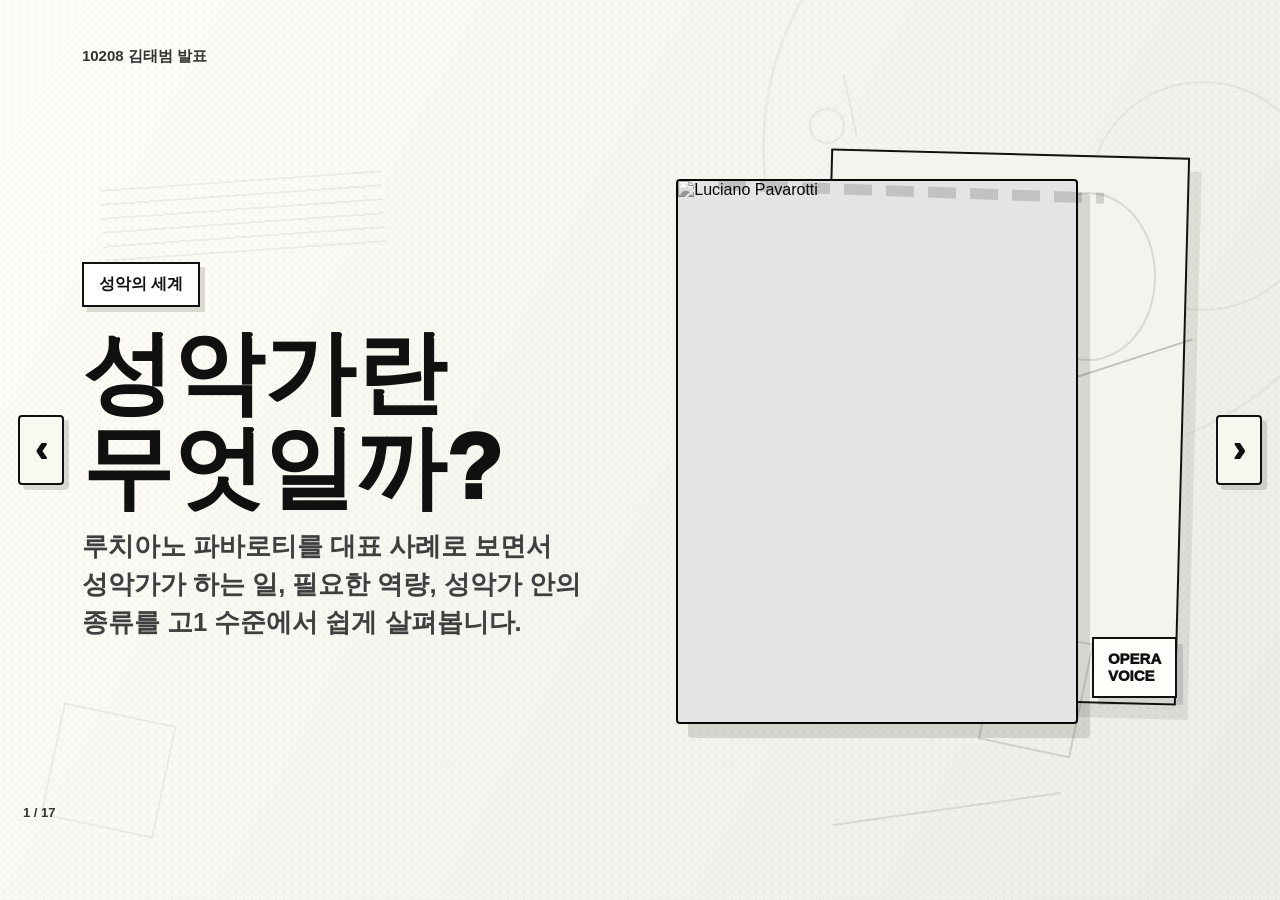
==== index.html @ f581d967 "Refresh deck asset version" ====
<!doctype html><html lang='ko'><head><meta charset='utf-8'><meta name='viewport' content='width=device-width,initial-scale=1'><title>10208 김태범 발표 - 성악가란 무엇일까?</title><link rel='stylesheet' href='manga.css?v=20260520c'><link rel='stylesheet' href='accent.css?v=20260520c'></head><body><main id='deck'><section class='slide' id='slide'></section></main><button class='nav prev' id='prev' aria-label='이전 슬라이드'>‹</button><button class='nav next' id='next' aria-label='다음 슬라이드'>›</button><script src='deck.js?v=20260520c'></script><script src='design-patch.js?v=20260520c'></script></body></html>
---- manga.css ----
@import url(https://cdn.jsdelivr.net/gh/orioncactus/pretendard/dist/web/static/pretendard.css);:root{--paper:#f7f7f1;--ink:#101010;--muted:#555;--soft:#d9d9d2;--panel:#fffefa;--line:#101010}*{box-sizing:border-box}html,body{width:100%;height:100%;margin:0}body{overflow:hidden;background:var(--paper);color:var(--ink);font-family:Pretendard,Malgun Gothic,Apple SD Gothic Neo,Arial,sans-serif;letter-spacing:0;word-break:keep-all}#deck{width:100vw;height:100vh;background:var(--paper)}.slide{position:relative;width:100vw;height:100vh;overflow:hidden;background:linear-gradient(115deg,rgba(255,255,255,.78),rgba(230,230,224,.86)),var(--paper)}.slide:before{content:'';position:absolute;inset:0;background-image:radial-gradient(#111 .8px,transparent .9px);background-size:8px 8px;opacity:.055;pointer-events:none}.slide:after{content:'';position:absolute;right:-8vw;top:-18vh;width:48vw;height:48vw;border:3px solid var(--line);border-radius:50%;opacity:.055;pointer-events:none}.inner{position:relative;z-index:1;height:100%;padding:5.2vh 6.4vw 5.3vh;display:grid;grid-template-rows:auto 1fr}.kicker{display:flex;align-items:center;gap:12px;color:#333;font-size:15px;font-weight:900}.num{min-width:46px;text-align:center;background:var(--ink);color:var(--paper);border:2px solid var(--line);padding:7px 11px;font:900 16px Georgia,serif;box-shadow:4px 4px 0 var(--soft)}.content{min-height:0;height:100%;display:grid}.title{margin:2.2vh 0 1.4vh;font-size:clamp(42px,5vw,78px);line-height:1.04;font-weight:950;letter-spacing:0}.lead{margin:0;color:#3f3f3f;font-size:clamp(20px,2vw,29px);line-height:1.48;font-weight:700}.pageNo{position:absolute;right:4.6vw;bottom:3.6vh;color:#333;font-size:13px;font-weight:900}.nav{position:fixed;z-index:20;top:50%;width:46px;height:70px;transform:translateY(-50%);border:2px solid var(--line);border-radius:4px;background:#f8f8f2dd;color:var(--ink);font-size:36px;font-weight:950;line-height:1;cursor:pointer;display:grid;place-items:center;box-shadow:5px 5px 0 #0002}.nav:hover{background:#111;color:#fff}.prev{left:18px}.next{right:18px}.cover,.split{height:100%;display:grid;grid-template-columns:1.02fr .98fr;gap:4vw;align-items:center}.wide{grid-template-columns:1.12fr .88fr}.cover .title{font-size:clamp(60px,7.1vw,112px)}.cover .lead{max-width:720px}.label{display:inline-flex;width:max-content;max-width:100%;border:2px solid var(--line);background:#fff;padding:10px 15px;font-size:16px;font-weight:950;box-shadow:5px 5px 0 var(--soft)}.coverVisual{position:relative;height:72vh;min-height:430px}.coverVisual:before{content:'';position:absolute;right:4%;top:3%;width:62%;height:88%;border:3px solid var(--line);background:repeating-linear-gradient(90deg,rgba(0,0,0,.08) 0 1px,transparent 1px 22px),linear-gradient(110deg,#fff,#deded8);transform:rotate(2deg);box-shadow:10px 10px 0 #0002;z-index:0}.coverVisual:after{content:'';position:absolute;right:58%;top:9%;width:7px;height:78%;background:#111;opacity:.18;transform:rotate(2deg);z-index:1}.gojoBg{position:absolute;right:-2%;top:10%;width:44%;height:78%;object-fit:contain;z-index:1;opacity:.18;filter:grayscale(1) contrast(1.35);mix-blend-mode:multiply}.photo{width:100%;height:58vh;min-height:360px;object-fit:cover;border:4px solid var(--line);border-radius:4px;box-shadow:12px 12px 0 #0002;filter:grayscale(1) contrast(1.08);background:#ddd}.coverPhoto{position:absolute;left:0;top:8%;width:76%;height:84%;z-index:2}.panel{border:3px solid var(--line);border-radius:4px;background:var(--panel);padding:30px;box-shadow:10px 10px 0 #0002}.shaded{background:radial-gradient(#111 .8px,transparent 1px) 0 0/7px 7px,#f4f4ef}.big{margin:0;font-size:clamp(30px,3.15vw,50px);line-height:1.24;font-weight:950}.body{margin:16px 0 0;color:#444;font-size:clamp(18px,1.72vw,25px);line-height:1.48;font-weight:650}.grid{display:grid;gap:18px;margin-top:3vh}.two{grid-template-columns:repeat(2,1fr)}.three{grid-template-columns:repeat(3,1fr)}.four{grid-template-columns:repeat(4,1fr)}.card{position:relative;min-height:148px;border:3px solid var(--line);border-radius:4px;background:var(--panel);padding:22px;display:grid;align-content:start;gap:10px;box-shadow:7px 7px 0 #0002}.card:nth-child(even){background:repeating-linear-gradient(-45deg,rgba(0,0,0,.055) 0 2px,transparent 2px 9px),var(--panel)}.center{text-align:center;align-content:center}.card b{color:var(--ink);font-size:clamp(21px,2vw,30px);line-height:1.22;font-weight:950}.card small{color:#4e4e4e;font-size:clamp(16px,1.45vw,21px);line-height:1.42;font-weight:650}.tag{width:max-content;max-width:100%;border:2px solid var(--line);background:#111;color:#fff;padding:6px 10px;font-size:14px;font-weight:950}.light{background:#fff;color:#111}.steps,.timeline{display:grid;grid-template-columns:repeat(4,1fr);gap:18px;margin-top:3vh}.step,.event{min-height:220px;border:3px solid var(--line);border-radius:4px;background:var(--panel);padding:24px;box-shadow:7px 7px 0 #0002}.step span,.year{display:inline-block;font:950 34px Georgia,serif;color:#111;border-bottom:8px solid #ccc}.step b,.event b{display:block;margin:18px 0 8px;font-size:clamp(22px,2vw,30px);line-height:1.18;font-weight:950}.step p,.event p{margin:0;color:#4a4a4a;font-size:clamp(16px,1.35vw,20px);line-height:1.42;font-weight:650}.voices{display:grid;grid-template-columns:1fr 1fr;gap:16px;margin-top:2.4vh}.voice{display:grid;grid-template-columns:82px 1fr;gap:18px;align-items:center;border:3px solid var(--line);border-radius:4px;background:#fffefa;padding:17px;box-shadow:6px 6px 0 #0002}.voice:nth-child(3n){background:radial-gradient(#111 .8px,transparent 1px) 0 0/8px 8px,#f7f7f1}.letter{height:64px;border:3px solid var(--line);display:grid;place-items:center;background:#111;color:#fff;font:950 24px Georgia,serif}.voice b{font-size:clamp(21px,1.8vw,28px);font-weight:950}.voice small{display:block;margin-top:5px;color:#4f4f4f;font-size:clamp(15px,1.25vw,19px);line-height:1.35;font-weight:650}.quote{margin:0;font-size:clamp(28px,3vw,48px);line-height:1.25;font-weight:950}.burst{position:relative;border:3px solid var(--line);background:#fff;padding:32px;clip-path:polygon(4% 0,15% 5%,27% 0,38% 6%,51% 0,60% 7%,73% 2%,84% 8%,100% 3%,94% 18%,100% 31%,92% 42%,99% 56%,91% 68%,97% 84%,82% 89%,73% 100%,58% 93%,45% 100%,33% 92%,17% 98%,10% 84%,0 77%,8% 63%,0 50%,8% 36%,0 24%,9% 13%)}.source{display:grid;grid-template-columns:50px 1fr 1.05fr 1.7fr;gap:16px;align-items:start;border-bottom:2px solid #ccc;padding:13px 0}.source b{font-size:18px;line-height:1.3}.source div{font-size:14px;line-height:1.35;color:#444}.url{word-break:break-all;color:#222;font-size:12px}@media(max-width:900px){body{overflow:auto}#deck,.slide{height:auto;min-height:100vh}.inner{padding:34px 24px 58px 38px;min-height:100vh}.cover,.split,.wide,.two,.three,.four,.steps,.timeline,.voices{grid-template-columns:1fr}.coverVisual{height:360px;min-height:0}.photo{height:300px;min-height:0}.coverPhoto{height:82%}.gojoBg{width:38%;right:-1%}.source{grid-template-columns:1fr}.nav{top:auto;bottom:14px;transform:none;width:46px;height:46px;font-size:30px}.prev{left:14px}.next{right:14px}.pageNo{right:22px;bottom:18px}}
---- accent.css ----
.inner>.kicker,.inner>.content,.pageNo{position:relative;z-index:2}.gojoBg,.gojoLayer{display:none!important}.slide{background:linear-gradient(118deg,#fffdf8 0%,#f5f5ef 48%,#ecece6 100%)}.slide:before{opacity:.045}.slide:after{opacity:.04}.panel,.card,.step,.event,.voice{border-width:2px;box-shadow:8px 10px 0 rgba(0,0,0,.09)}.photo{border-width:2px;box-shadow:12px 14px 0 rgba(0,0,0,.12)}.label,.tag,.num{border-width:2px}.panel,.card,.step,.event,.voice,.refinedVisual{position:relative}.card:after,.panel:after{content:'';position:absolute;right:18px;top:18px;width:22px;height:22px;border:2px solid #111;opacity:.08;transform:rotate(45deg);pointer-events:none}.panel:after{width:42px;height:42px;border-radius:50%;transform:none}.refinedVisual:before{content:'';position:absolute;right:3%;top:4%;width:68%;height:84%;border:2px solid #111;background:linear-gradient(135deg,rgba(0,0,0,.08) 0 1px,transparent 1px 18px),#f4f4ee;transform:rotate(1.5deg);box-shadow:12px 14px 0 rgba(0,0,0,.08);z-index:0}.refinedVisual:after{content:'';position:absolute;left:8%;bottom:5%;width:74%;height:11px;background:repeating-linear-gradient(90deg,#111 0 28px,transparent 28px 42px);opacity:.16;z-index:3}.refinedVisual .coverPhoto{left:0;top:8%;width:77%;height:84%;z-index:2}.coverBadge{position:absolute;right:4%;bottom:12%;z-index:4;border:2px solid #111;background:#fffefa;padding:12px 14px;font-weight:950;font-size:15px;line-height:1.08;letter-spacing:0;box-shadow:6px 7px 0 rgba(0,0,0,.12)}.coverShape{position:absolute;z-index:1;display:block;pointer-events:none}.shapeA{right:8%;top:10%;width:26%;height:26%;border:2px solid #111;border-radius:50%;opacity:.12}.shapeB{right:0;top:38%;width:44%;height:2px;background:#111;opacity:.22;transform:rotate(-18deg)}.shapeC{right:22%;bottom:4%;width:18%;height:18%;border:2px solid #111;opacity:.14;transform:rotate(12deg)}.shapeLayer{position:absolute;inset:0;z-index:0;overflow:hidden;pointer-events:none}.shapeLayer .shape{position:absolute;display:block;border:2px solid #111;opacity:.055}.shapeLayer .ring{right:-3vw;top:9vh;width:18vw;height:18vw;border-radius:50%}.shapeLayer .square{left:4vw;bottom:8vh;width:9vw;height:9vw;transform:rotate(12deg)}.shapeLayer .slab{right:17vw;bottom:10vh;width:18vw;height:2px;background:#111;border:0;opacity:.1;transform:rotate(-8deg)}.shapeLayer .staff{left:8vw;top:20vh;width:22vw;height:72px;border:0;background:repeating-linear-gradient(180deg,#111 0 2px,transparent 2px 14px);opacity:.055;transform:rotate(-4deg)}.shapeLayer .note{right:34vw;top:12vh;width:36px;height:36px;border-radius:50%;box-shadow:22px -18px 0 -8px transparent;transform:rotate(-12deg)}.shapeLayer .note:after{content:'';position:absolute;right:-12px;top:-30px;width:2px;height:62px;background:#111}.shapeLayer.v1 .ring{right:8vw;top:14vh;width:14vw;height:14vw}.shapeLayer.v1 .square{left:auto;right:6vw;bottom:11vh}.shapeLayer.v1 .staff{left:5vw;top:auto;bottom:12vh}.shapeLayer.v2 .ring{right:auto;left:-4vw;top:11vh}.shapeLayer.v2 .square{left:auto;right:7vw;top:20vh}.shapeLayer.v2 .slab{right:8vw;bottom:18vh;width:25vw}.shapeLayer.v3 .ring{right:10vw;top:auto;bottom:-9vh;width:22vw;height:22vw}.shapeLayer.v3 .square{left:6vw;top:17vh}.shapeLayer.v4 .staff{left:auto;right:6vw;top:12vh}.shapeLayer.v4 .note{right:auto;left:12vw;top:auto;bottom:18vh}.thanksSlide{height:100%;display:grid;place-items:center;text-align:center}.thanksMain{margin:0;font-size:clamp(86px,11vw,170px);line-height:.95;font-weight:950;letter-spacing:0}.thanksSub{margin:28px 0 0;font-size:clamp(22px,2vw,34px);font-weight:900;color:#333}.thanksMeta{margin:10px 0 0;font-size:clamp(16px,1.35vw,22px);font-weight:750;color:#555}@media(max-width:900px){.shapeLayer .shape{opacity:.045}.shapeLayer .ring{width:34vw;height:34vw}.shapeLayer .square,.shapeLayer .staff,.shapeLayer .note{display:none}.thanksMain{font-size:64px}.coverBadge{right:8%;bottom:9%;font-size:12px}.refinedVisual .coverPhoto{width:82%}}
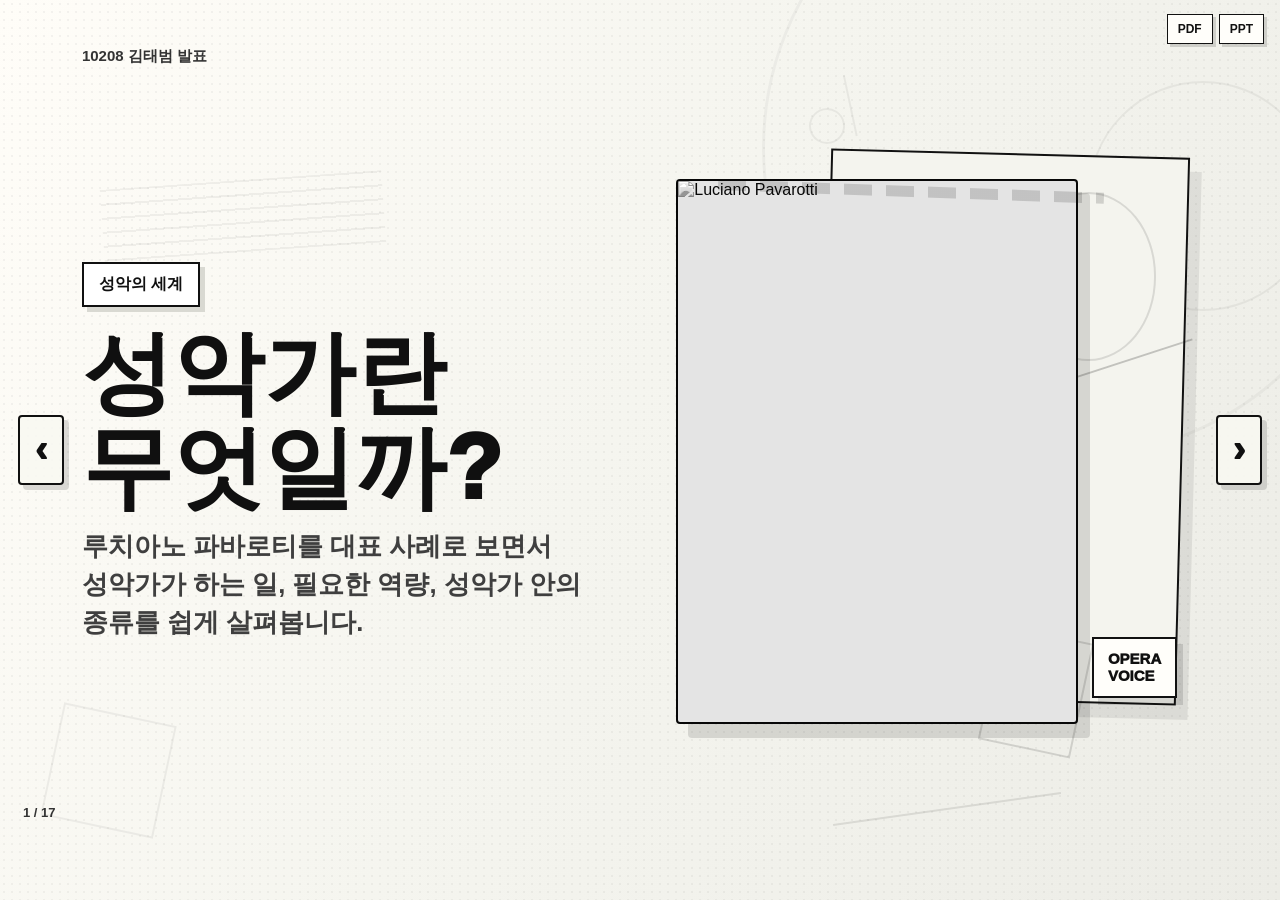
==== commit 27f5f0c3: "Add PDF and PPT download buttons" ====
--- a/index.html
+++ b/index.html
@@ -1 +1 @@
-<!doctype html><html lang='ko'><head><meta charset='utf-8'><meta name='viewport' content='width=device-width,initial-scale=1'><title>10208 김태범 발표 - 성악가란 무엇일까?</title><link rel='stylesheet' href='manga.css?v=20260520c'><link rel='stylesheet' href='accent.css?v=20260520c'></head><body><main id='deck'><section class='slide' id='slide'></section></main><button class='nav prev' id='prev' aria-label='이전 슬라이드'>‹</button><button class='nav next' id='next' aria-label='다음 슬라이드'>›</button><script src='deck.js?v=20260520c'></script><script src='design-patch.js?v=20260520c'></script></body></html>+<!doctype html><html lang='ko'><head><meta charset='utf-8'><meta name='viewport' content='width=device-width,initial-scale=1'><title>10208 김태범 발표 - 성악가란 무엇일까?</title><link rel='stylesheet' href='manga.css?v=20260520e'><link rel='stylesheet' href='accent.css?v=20260520e'><link rel='stylesheet' href='download.css?v=20260520e'></head><body><div class='downloadBar'><button id='downloadPdf' type='button'>PDF</button><button id='downloadPpt' type='button'>PPT</button></div><main id='deck'><section class='slide' id='slide'></section></main><button class='nav prev' id='prev' aria-label='이전 슬라이드'>‹</button><button class='nav next' id='next' aria-label='다음 슬라이드'>›</button><script src='deck.js?v=20260520e'></script><script src='design-patch.js?v=20260520e'></script><script src='https://cdn.jsdelivr.net/npm/pptxgenjs@4.0.1/dist/pptxgen.bundle.js'></script><script src='https://cdn.jsdelivr.net/npm/html2canvas@1.4.1/dist/html2canvas.min.js'></script><script src='https://cdn.jsdelivr.net/npm/jspdf@2.5.1/dist/jspdf.umd.min.js'></script><script src='downloads.js?v=20260520e'></script></body></html>
--- a/download.css
+++ b/download.css
@@ -0,0 +1 @@
+.downloadBar{position:fixed;top:14px;right:16px;z-index:40;display:flex;gap:6px}.downloadBar button{height:30px;border:1.5px solid #111;background:#fffefa;color:#111;padding:0 10px;font:900 12px Pretendard,'Malgun Gothic',sans-serif;letter-spacing:0;cursor:pointer;box-shadow:3px 3px 0 rgba(0,0,0,.14)}.downloadBar button:hover{background:#111;color:#fff}.downloadBar button:disabled{opacity:.5;cursor:wait}@media(max-width:900px){.downloadBar{top:10px;right:10px}.downloadBar button{height:28px;padding:0 8px;font-size:11px}}@media print{.downloadBar,.nav{display:none!important}}
